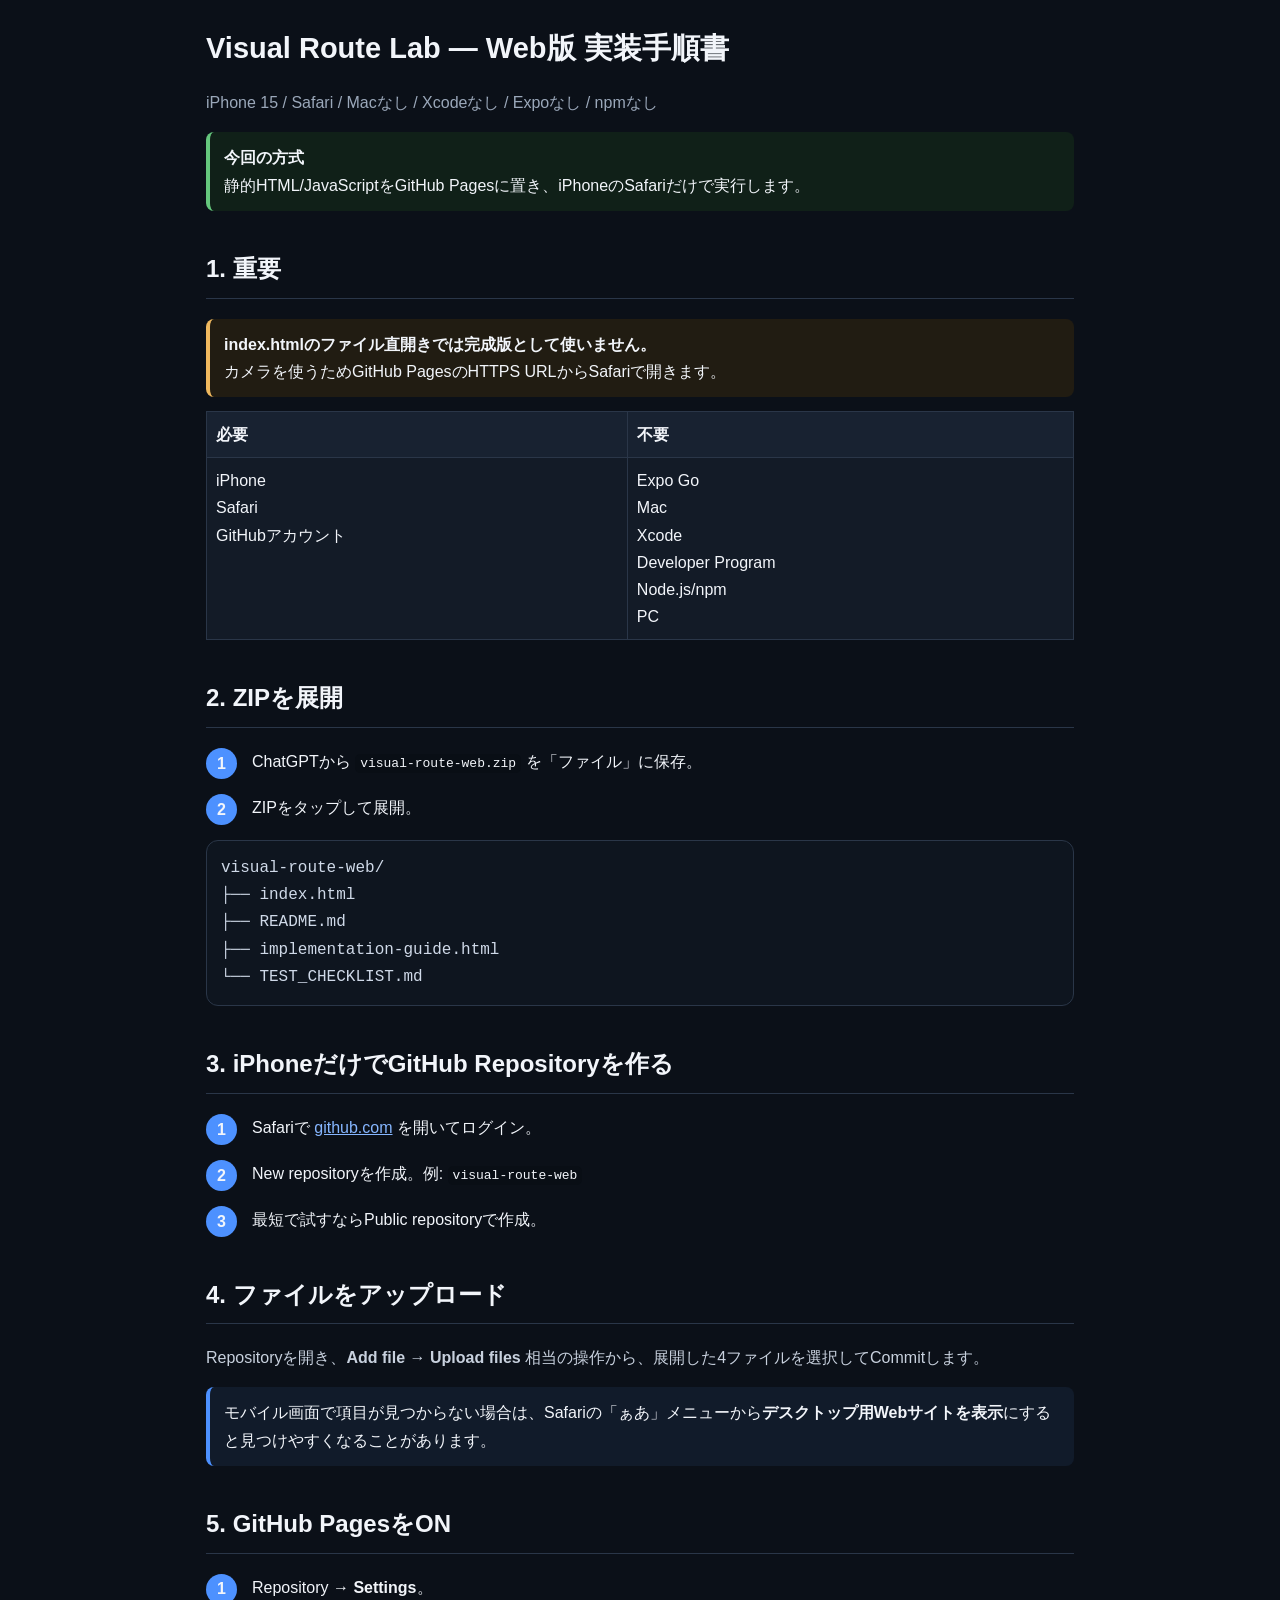
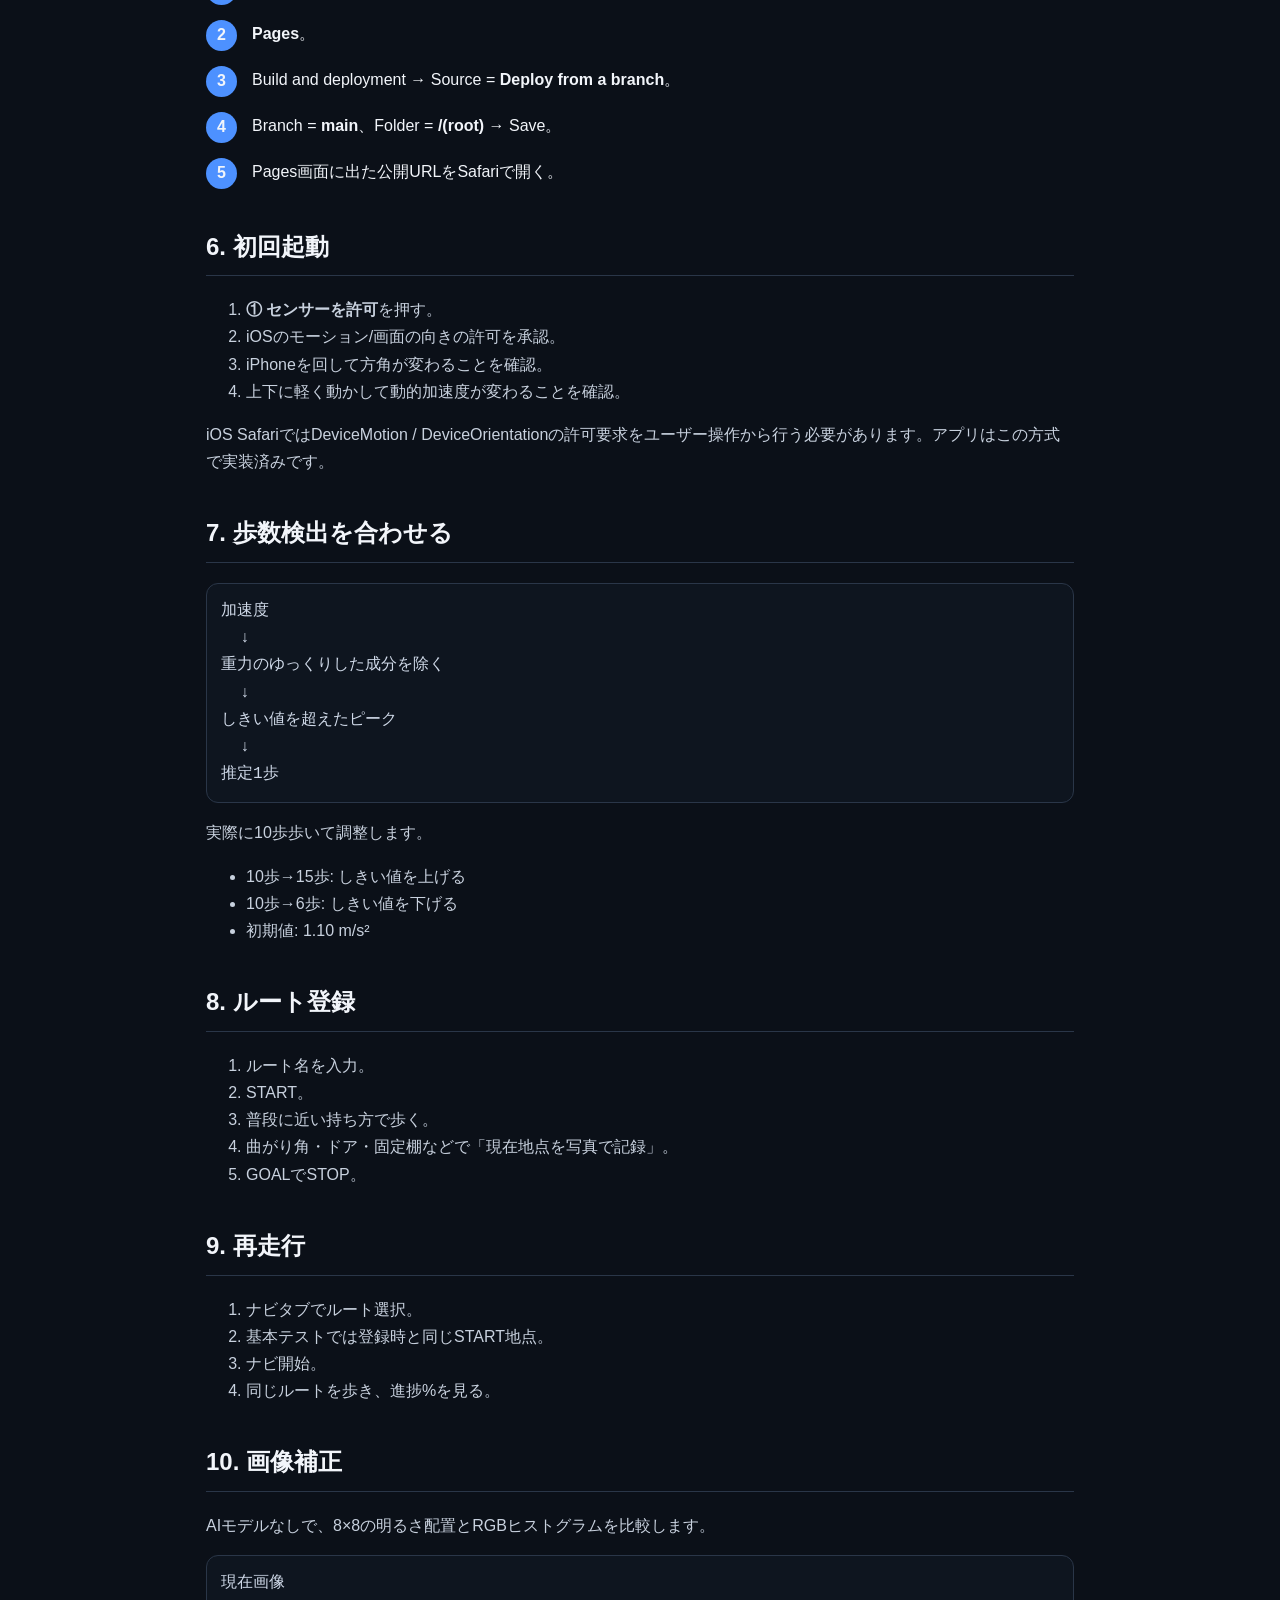
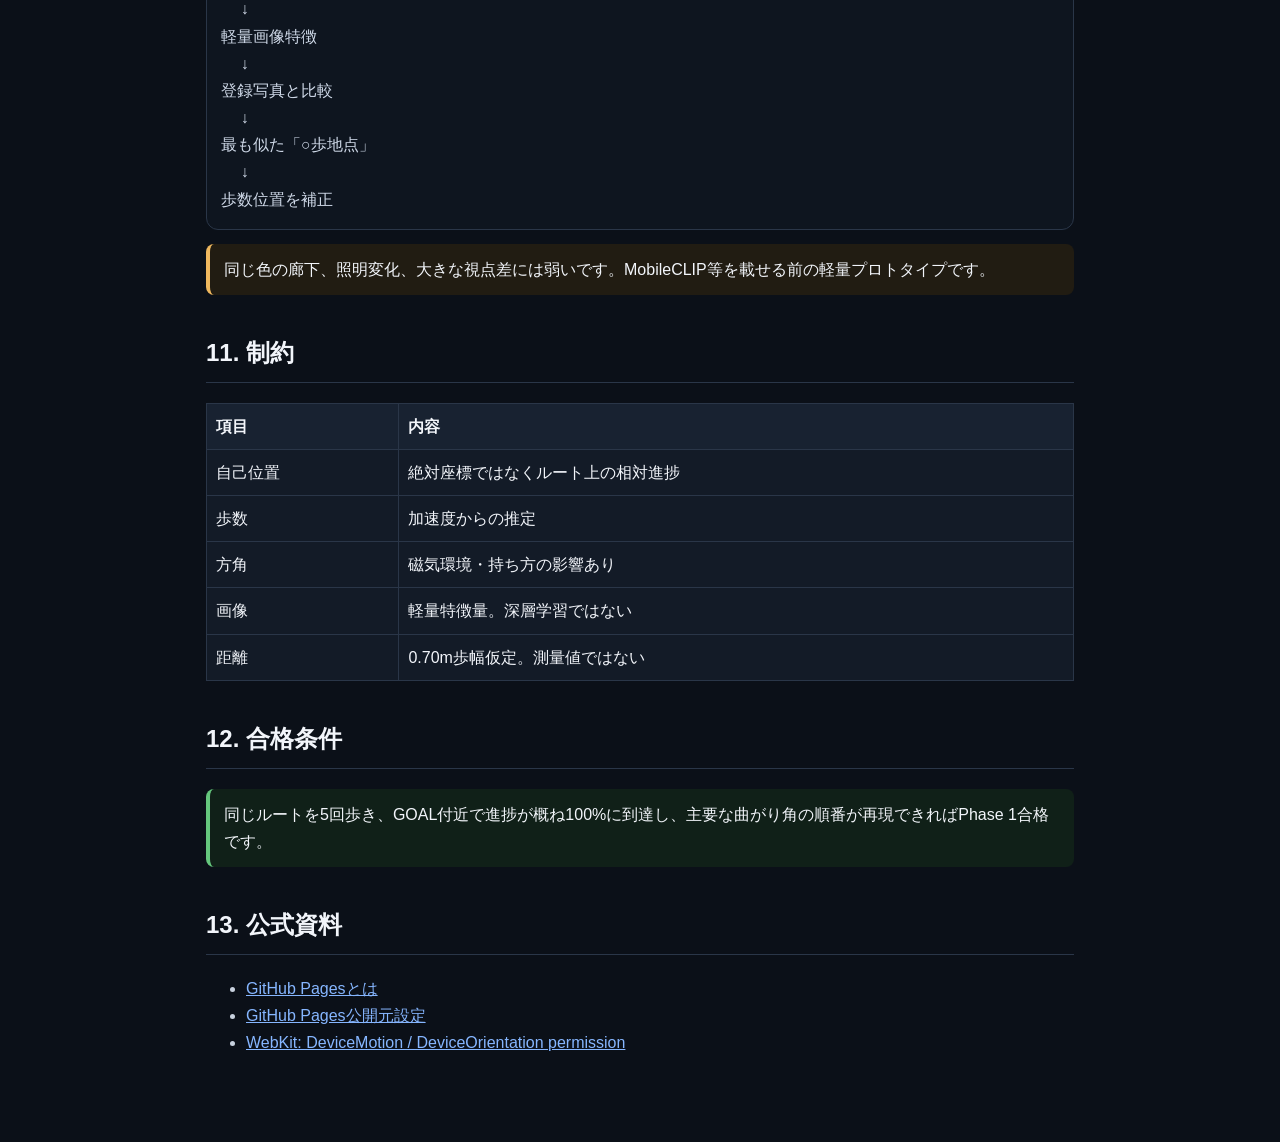
==== implementation-guide.html @ d41ee61e "flileup" ====
<!doctype html><html lang="ja"><head><meta charset="utf-8"><meta name="viewport" content="width=device-width,initial-scale=1"><title>Visual Route Web版 実装手順書</title><style>
:root{color-scheme:dark;--bg:#0b1018;--panel:#131b27;--line:#2a3648;--text:#f2f5fa;--muted:#9ba8ba;--accent:#4d91ff;--warn:#efb85e;--good:#65c77d}*{box-sizing:border-box}body{margin:0;background:var(--bg);color:var(--text);font-family:-apple-system,BlinkMacSystemFont,"Segoe UI","Hiragino Sans","Yu Gothic",sans-serif;line-height:1.7}main{max-width:900px;margin:auto;padding:24px 16px 70px}h1{font-size:29px;margin:0 0 8px}h2{margin-top:38px;border-bottom:1px solid var(--line);padding-bottom:8px}p,li{color:#c8d1de}.muted{color:var(--muted)}.note{border-left:4px solid var(--accent);background:#111b2a;border-radius:8px;padding:12px 14px;margin:14px 0}.warn{border-left-color:var(--warn);background:#211c12}.good{border-left-color:var(--good);background:#102018}.step{display:grid;grid-template-columns:36px 1fr;gap:10px;margin:15px 0}.num{width:31px;height:31px;border-radius:50%;background:var(--accent);display:flex;align-items:center;justify-content:center;font-weight:800}code{background:#090e15;padding:2px 5px;border-radius:5px}table{border-collapse:collapse;width:100%;background:var(--panel);margin:12px 0}th,td{border:1px solid var(--line);padding:9px;text-align:left;vertical-align:top}th{background:#182231}a{color:#86b6ff}.flow{overflow:auto;background:#0e151f;border:1px solid var(--line);border-radius:12px;padding:14px;white-space:pre;font-family:ui-monospace,SFMono-Regular,Menlo,monospace;color:#cfd9e8}
</style></head><body><main>
<h1>Visual Route Lab — Web版 実装手順書</h1><p class="muted">iPhone 15 / Safari / Macなし / Xcodeなし / Expoなし / npmなし</p>
<div class="note good"><strong>今回の方式</strong><br>静的HTML/JavaScriptをGitHub Pagesに置き、iPhoneのSafariだけで実行します。</div>
<h2>1. 重要</h2><div class="note warn"><strong>index.htmlのファイル直開きでは完成版として使いません。</strong><br>カメラを使うためGitHub PagesのHTTPS URLからSafariで開きます。</div>
<table><tr><th>必要</th><th>不要</th></tr><tr><td>iPhone<br>Safari<br>GitHubアカウント</td><td>Expo Go<br>Mac<br>Xcode<br>Developer Program<br>Node.js/npm<br>PC</td></tr></table>
<h2>2. ZIPを展開</h2><div class="step"><div class="num">1</div><div>ChatGPTから <code>visual-route-web.zip</code> を「ファイル」に保存。</div></div><div class="step"><div class="num">2</div><div>ZIPをタップして展開。</div></div><div class="flow">visual-route-web/
├── index.html
├── README.md
├── implementation-guide.html
└── TEST_CHECKLIST.md</div>
<h2>3. iPhoneだけでGitHub Repositoryを作る</h2><div class="step"><div class="num">1</div><div>Safariで <a href="https://github.com/">github.com</a> を開いてログイン。</div></div><div class="step"><div class="num">2</div><div>New repositoryを作成。例: <code>visual-route-web</code></div></div><div class="step"><div class="num">3</div><div>最短で試すならPublic repositoryで作成。</div></div>
<h2>4. ファイルをアップロード</h2><p>Repositoryを開き、<strong>Add file → Upload files</strong> 相当の操作から、展開した4ファイルを選択してCommitします。</p><div class="note">モバイル画面で項目が見つからない場合は、Safariの「ぁあ」メニューから<strong>デスクトップ用Webサイトを表示</strong>にすると見つけやすくなることがあります。</div>
<h2>5. GitHub PagesをON</h2><div class="step"><div class="num">1</div><div>Repository → <strong>Settings</strong>。</div></div><div class="step"><div class="num">2</div><div><strong>Pages</strong>。</div></div><div class="step"><div class="num">3</div><div>Build and deployment → Source = <strong>Deploy from a branch</strong>。</div></div><div class="step"><div class="num">4</div><div>Branch = <strong>main</strong>、Folder = <strong>/(root)</strong> → Save。</div></div><div class="step"><div class="num">5</div><div>Pages画面に出た公開URLをSafariで開く。</div></div>
<h2>6. 初回起動</h2><ol><li><strong>① センサーを許可</strong>を押す。</li><li>iOSのモーション/画面の向きの許可を承認。</li><li>iPhoneを回して方角が変わることを確認。</li><li>上下に軽く動かして動的加速度が変わることを確認。</li></ol><p>iOS SafariではDeviceMotion / DeviceOrientationの許可要求をユーザー操作から行う必要があります。アプリはこの方式で実装済みです。</p>
<h2>7. 歩数検出を合わせる</h2><div class="flow">加速度
  ↓
重力のゆっくりした成分を除く
  ↓
しきい値を超えたピーク
  ↓
推定1歩</div><p>実際に10歩歩いて調整します。</p><ul><li>10歩→15歩: しきい値を上げる</li><li>10歩→6歩: しきい値を下げる</li><li>初期値: 1.10 m/s²</li></ul>
<h2>8. ルート登録</h2><ol><li>ルート名を入力。</li><li>START。</li><li>普段に近い持ち方で歩く。</li><li>曲がり角・ドア・固定棚などで「現在地点を写真で記録」。</li><li>GOALでSTOP。</li></ol>
<h2>9. 再走行</h2><ol><li>ナビタブでルート選択。</li><li>基本テストでは登録時と同じSTART地点。</li><li>ナビ開始。</li><li>同じルートを歩き、進捗%を見る。</li></ol>
<h2>10. 画像補正</h2><p>AIモデルなしで、8×8の明るさ配置とRGBヒストグラムを比較します。</p><div class="flow">現在画像
  ↓
軽量画像特徴
  ↓
登録写真と比較
  ↓
最も似た「○歩地点」
  ↓
歩数位置を補正</div><div class="note warn">同じ色の廊下、照明変化、大きな視点差には弱いです。MobileCLIP等を載せる前の軽量プロトタイプです。</div>
<h2>11. 制約</h2><table><tr><th>項目</th><th>内容</th></tr><tr><td>自己位置</td><td>絶対座標ではなくルート上の相対進捗</td></tr><tr><td>歩数</td><td>加速度からの推定</td></tr><tr><td>方角</td><td>磁気環境・持ち方の影響あり</td></tr><tr><td>画像</td><td>軽量特徴量。深層学習ではない</td></tr><tr><td>距離</td><td>0.70m歩幅仮定。測量値ではない</td></tr></table>
<h2>12. 合格条件</h2><div class="note good">同じルートを5回歩き、GOAL付近で進捗が概ね100%に到達し、主要な曲がり角の順番が再現できればPhase 1合格です。</div>
<h2>13. 公式資料</h2><ul><li><a href="https://docs.github.com/en/pages/getting-started-with-github-pages/what-is-github-pages">GitHub Pagesとは</a></li><li><a href="https://docs.github.com/en/pages/getting-started-with-github-pages/configuring-a-publishing-source-for-your-github-pages-site">GitHub Pages公開元設定</a></li><li><a href="https://webkit.org/blog/9674/new-webkit-features-in-safari-13/">WebKit: DeviceMotion / DeviceOrientation permission</a></li></ul>
</main></body></html>
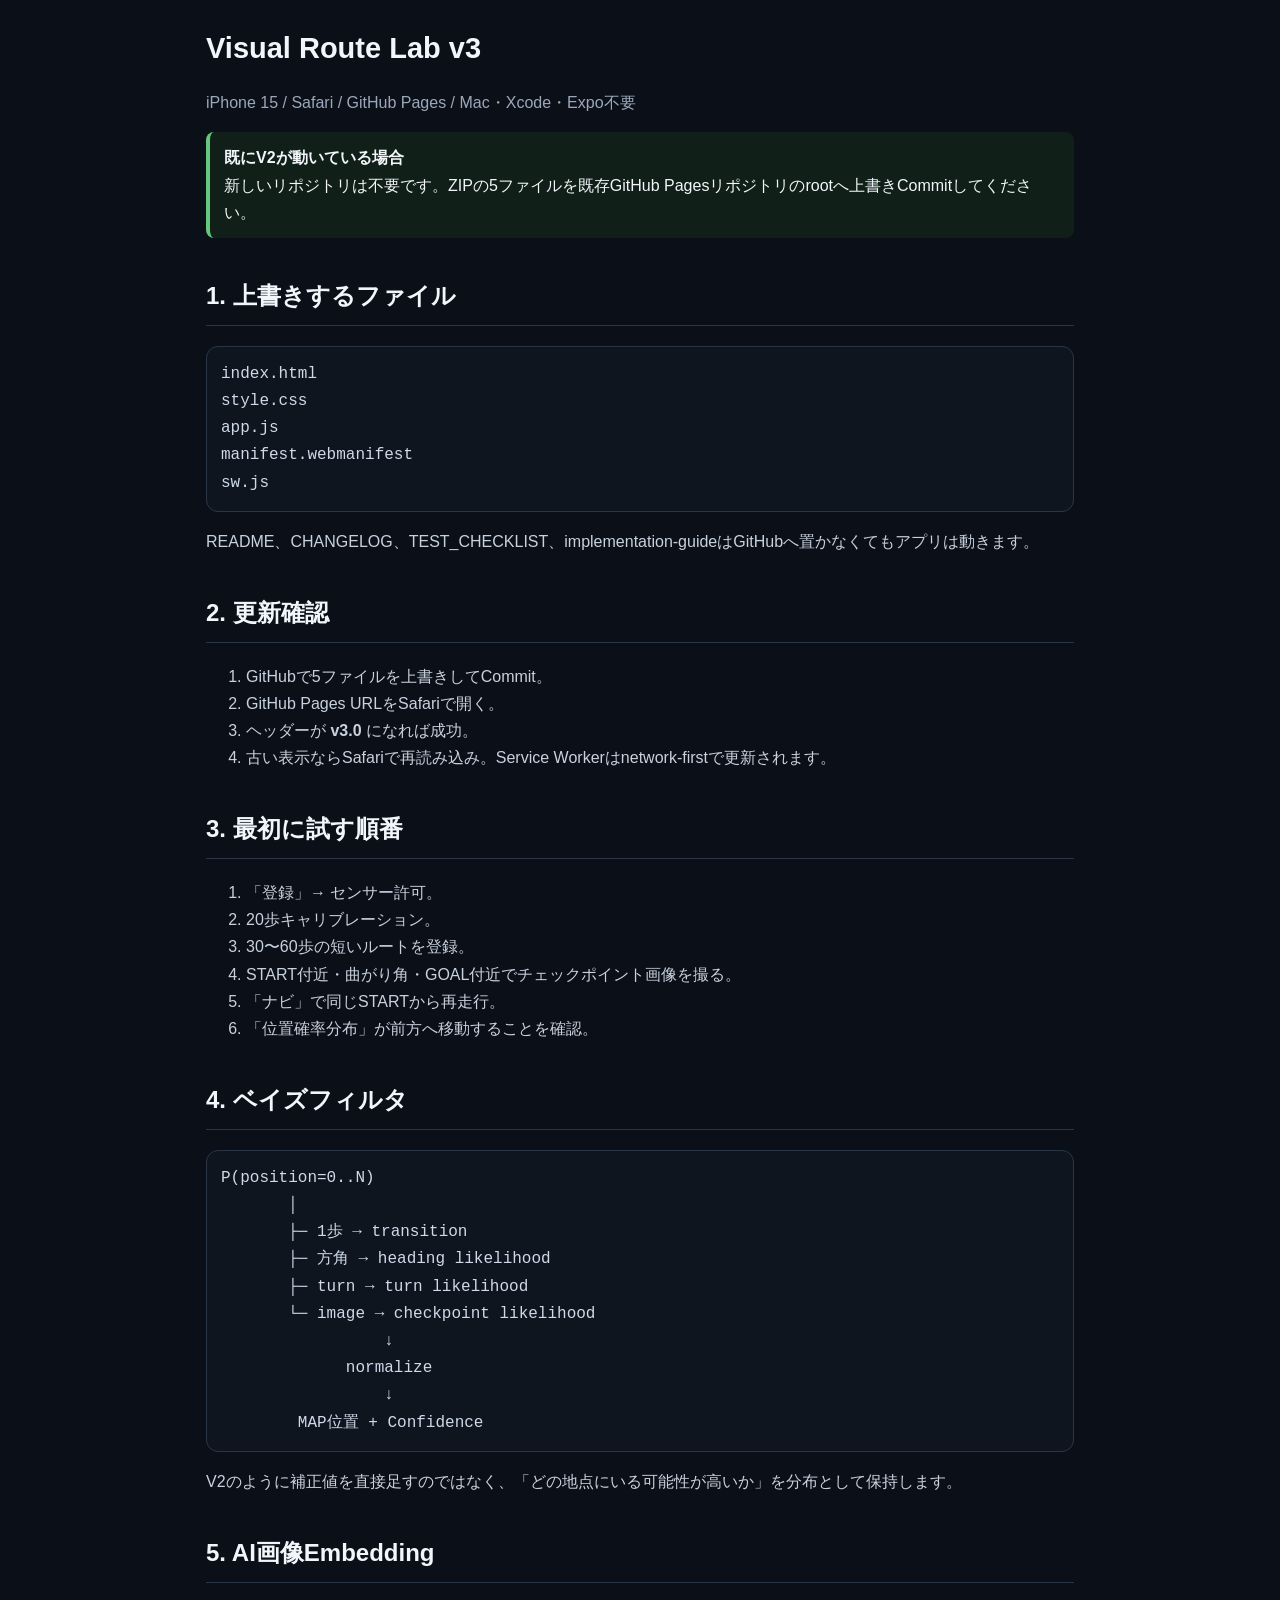
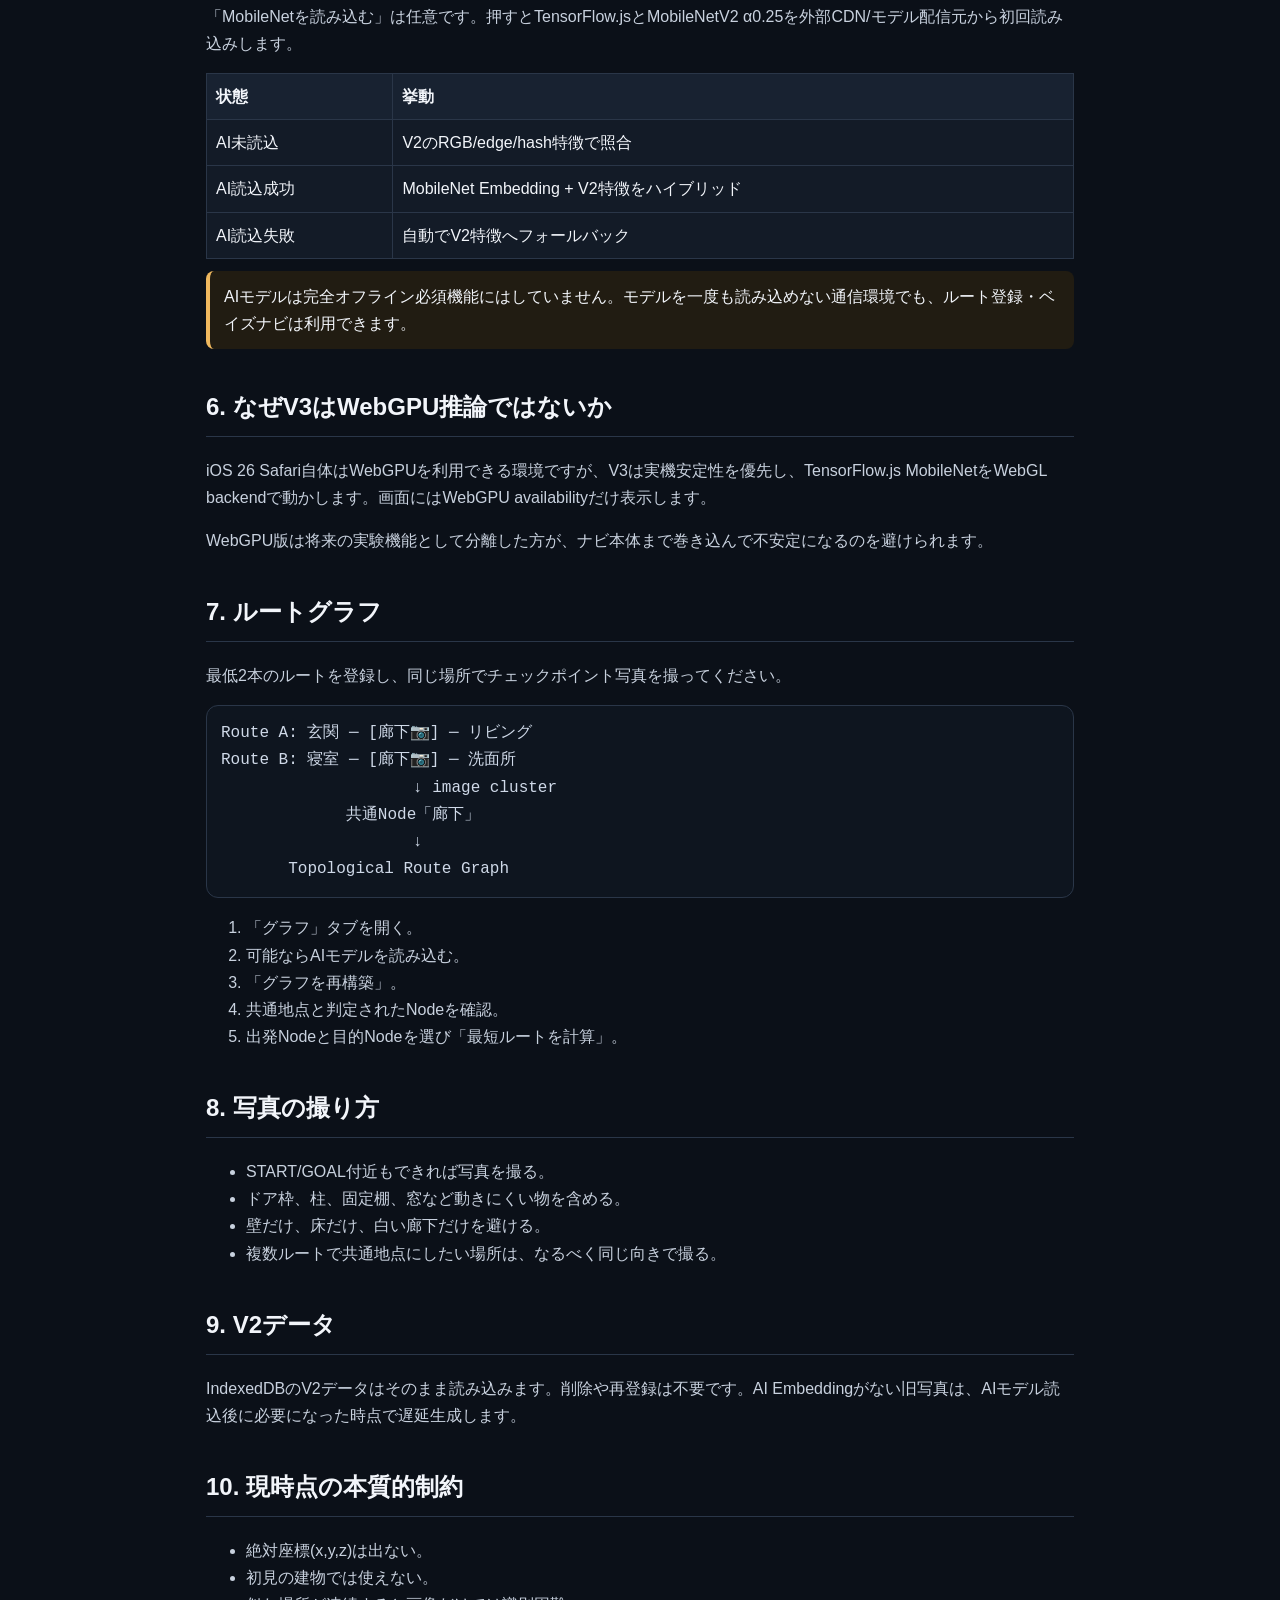
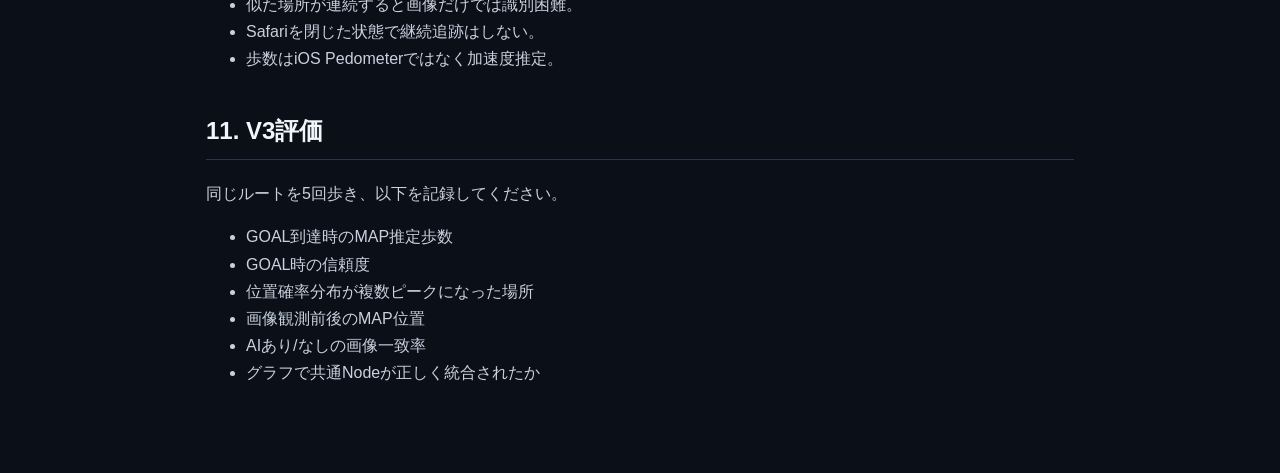
==== commit e461243e: "Add files via upload" ====
--- a/implementation-guide.html
+++ b/implementation-guide.html
@@ -1,38 +1,118 @@
-<!doctype html><html lang="ja"><head><meta charset="utf-8"><meta name="viewport" content="width=device-width,initial-scale=1"><title>Visual Route Web版 実装手順書</title><style>
-:root{color-scheme:dark;--bg:#0b1018;--panel:#131b27;--line:#2a3648;--text:#f2f5fa;--muted:#9ba8ba;--accent:#4d91ff;--warn:#efb85e;--good:#65c77d}*{box-sizing:border-box}body{margin:0;background:var(--bg);color:var(--text);font-family:-apple-system,BlinkMacSystemFont,"Segoe UI","Hiragino Sans","Yu Gothic",sans-serif;line-height:1.7}main{max-width:900px;margin:auto;padding:24px 16px 70px}h1{font-size:29px;margin:0 0 8px}h2{margin-top:38px;border-bottom:1px solid var(--line);padding-bottom:8px}p,li{color:#c8d1de}.muted{color:var(--muted)}.note{border-left:4px solid var(--accent);background:#111b2a;border-radius:8px;padding:12px 14px;margin:14px 0}.warn{border-left-color:var(--warn);background:#211c12}.good{border-left-color:var(--good);background:#102018}.step{display:grid;grid-template-columns:36px 1fr;gap:10px;margin:15px 0}.num{width:31px;height:31px;border-radius:50%;background:var(--accent);display:flex;align-items:center;justify-content:center;font-weight:800}code{background:#090e15;padding:2px 5px;border-radius:5px}table{border-collapse:collapse;width:100%;background:var(--panel);margin:12px 0}th,td{border:1px solid var(--line);padding:9px;text-align:left;vertical-align:top}th{background:#182231}a{color:#86b6ff}.flow{overflow:auto;background:#0e151f;border:1px solid var(--line);border-radius:12px;padding:14px;white-space:pre;font-family:ui-monospace,SFMono-Regular,Menlo,monospace;color:#cfd9e8}
+<!doctype html>
+<html lang="ja"><head><meta charset="utf-8"><meta name="viewport" content="width=device-width,initial-scale=1">
+<title>Visual Route Lab v3 実装・更新手順</title>
+<style>
+:root{color-scheme:dark;--bg:#0b1018;--panel:#131b27;--line:#2a3648;--text:#f2f5fa;--muted:#9ba8ba;--accent:#4d91ff;--good:#65c77d;--warn:#efb85e}
+*{box-sizing:border-box}body{margin:0;background:var(--bg);color:var(--text);font-family:-apple-system,BlinkMacSystemFont,"Segoe UI","Hiragino Sans","Yu Gothic",sans-serif;line-height:1.7}
+main{max-width:900px;margin:auto;padding:24px 16px 70px}h1{font-size:29px;margin:0 0 8px}h2{margin-top:38px;border-bottom:1px solid var(--line);padding-bottom:8px}h3{margin-top:24px}
+p,li{color:#c8d1de}.muted{color:var(--muted)}.card{background:var(--panel);border:1px solid var(--line);border-radius:14px;padding:15px;margin:14px 0}
+.note{border-left:4px solid var(--accent);background:#111b2a;border-radius:8px;padding:12px 14px}.good{border-left-color:var(--good);background:#102018}.warn{border-left-color:var(--warn);background:#211c12}
+code{background:#090e15;padding:2px 5px;border-radius:5px}.flow{overflow:auto;background:#0e151f;border:1px solid var(--line);border-radius:12px;padding:14px;white-space:pre;font-family:ui-monospace,SFMono-Regular,Menlo,monospace;color:#cfd9e8}
+table{border-collapse:collapse;width:100%;background:var(--panel);margin:12px 0}th,td{border:1px solid var(--line);padding:9px;text-align:left;vertical-align:top}th{background:#182231}
 </style></head><body><main>
-<h1>Visual Route Lab — Web版 実装手順書</h1><p class="muted">iPhone 15 / Safari / Macなし / Xcodeなし / Expoなし / npmなし</p>
-<div class="note good"><strong>今回の方式</strong><br>静的HTML/JavaScriptをGitHub Pagesに置き、iPhoneのSafariだけで実行します。</div>
-<h2>1. 重要</h2><div class="note warn"><strong>index.htmlのファイル直開きでは完成版として使いません。</strong><br>カメラを使うためGitHub PagesのHTTPS URLからSafariで開きます。</div>
-<table><tr><th>必要</th><th>不要</th></tr><tr><td>iPhone<br>Safari<br>GitHubアカウント</td><td>Expo Go<br>Mac<br>Xcode<br>Developer Program<br>Node.js/npm<br>PC</td></tr></table>
-<h2>2. ZIPを展開</h2><div class="step"><div class="num">1</div><div>ChatGPTから <code>visual-route-web.zip</code> を「ファイル」に保存。</div></div><div class="step"><div class="num">2</div><div>ZIPをタップして展開。</div></div><div class="flow">visual-route-web/
-├── index.html
-├── README.md
-├── implementation-guide.html
-└── TEST_CHECKLIST.md</div>
-<h2>3. iPhoneだけでGitHub Repositoryを作る</h2><div class="step"><div class="num">1</div><div>Safariで <a href="https://github.com/">github.com</a> を開いてログイン。</div></div><div class="step"><div class="num">2</div><div>New repositoryを作成。例: <code>visual-route-web</code></div></div><div class="step"><div class="num">3</div><div>最短で試すならPublic repositoryで作成。</div></div>
-<h2>4. ファイルをアップロード</h2><p>Repositoryを開き、<strong>Add file → Upload files</strong> 相当の操作から、展開した4ファイルを選択してCommitします。</p><div class="note">モバイル画面で項目が見つからない場合は、Safariの「ぁあ」メニューから<strong>デスクトップ用Webサイトを表示</strong>にすると見つけやすくなることがあります。</div>
-<h2>5. GitHub PagesをON</h2><div class="step"><div class="num">1</div><div>Repository → <strong>Settings</strong>。</div></div><div class="step"><div class="num">2</div><div><strong>Pages</strong>。</div></div><div class="step"><div class="num">3</div><div>Build and deployment → Source = <strong>Deploy from a branch</strong>。</div></div><div class="step"><div class="num">4</div><div>Branch = <strong>main</strong>、Folder = <strong>/(root)</strong> → Save。</div></div><div class="step"><div class="num">5</div><div>Pages画面に出た公開URLをSafariで開く。</div></div>
-<h2>6. 初回起動</h2><ol><li><strong>① センサーを許可</strong>を押す。</li><li>iOSのモーション/画面の向きの許可を承認。</li><li>iPhoneを回して方角が変わることを確認。</li><li>上下に軽く動かして動的加速度が変わることを確認。</li></ol><p>iOS SafariではDeviceMotion / DeviceOrientationの許可要求をユーザー操作から行う必要があります。アプリはこの方式で実装済みです。</p>
-<h2>7. 歩数検出を合わせる</h2><div class="flow">加速度
-  ↓
-重力のゆっくりした成分を除く
-  ↓
-しきい値を超えたピーク
-  ↓
-推定1歩</div><p>実際に10歩歩いて調整します。</p><ul><li>10歩→15歩: しきい値を上げる</li><li>10歩→6歩: しきい値を下げる</li><li>初期値: 1.10 m/s²</li></ul>
-<h2>8. ルート登録</h2><ol><li>ルート名を入力。</li><li>START。</li><li>普段に近い持ち方で歩く。</li><li>曲がり角・ドア・固定棚などで「現在地点を写真で記録」。</li><li>GOALでSTOP。</li></ol>
-<h2>9. 再走行</h2><ol><li>ナビタブでルート選択。</li><li>基本テストでは登録時と同じSTART地点。</li><li>ナビ開始。</li><li>同じルートを歩き、進捗%を見る。</li></ol>
-<h2>10. 画像補正</h2><p>AIモデルなしで、8×8の明るさ配置とRGBヒストグラムを比較します。</p><div class="flow">現在画像
-  ↓
-軽量画像特徴
-  ↓
-登録写真と比較
-  ↓
-最も似た「○歩地点」
-  ↓
-歩数位置を補正</div><div class="note warn">同じ色の廊下、照明変化、大きな視点差には弱いです。MobileCLIP等を載せる前の軽量プロトタイプです。</div>
-<h2>11. 制約</h2><table><tr><th>項目</th><th>内容</th></tr><tr><td>自己位置</td><td>絶対座標ではなくルート上の相対進捗</td></tr><tr><td>歩数</td><td>加速度からの推定</td></tr><tr><td>方角</td><td>磁気環境・持ち方の影響あり</td></tr><tr><td>画像</td><td>軽量特徴量。深層学習ではない</td></tr><tr><td>距離</td><td>0.70m歩幅仮定。測量値ではない</td></tr></table>
-<h2>12. 合格条件</h2><div class="note good">同じルートを5回歩き、GOAL付近で進捗が概ね100%に到達し、主要な曲がり角の順番が再現できればPhase 1合格です。</div>
-<h2>13. 公式資料</h2><ul><li><a href="https://docs.github.com/en/pages/getting-started-with-github-pages/what-is-github-pages">GitHub Pagesとは</a></li><li><a href="https://docs.github.com/en/pages/getting-started-with-github-pages/configuring-a-publishing-source-for-your-github-pages-site">GitHub Pages公開元設定</a></li><li><a href="https://webkit.org/blog/9674/new-webkit-features-in-safari-13/">WebKit: DeviceMotion / DeviceOrientation permission</a></li></ul>
-</main></body></html>
+<h1>Visual Route Lab v3</h1>
+<p class="muted">iPhone 15 / Safari / GitHub Pages / Mac・Xcode・Expo不要</p>
+
+<div class="note good"><strong>既にV2が動いている場合</strong><br>
+新しいリポジトリは不要です。ZIPの5ファイルを既存GitHub Pagesリポジトリのrootへ上書きCommitしてください。</div>
+
+<h2>1. 上書きするファイル</h2>
+<div class="flow">index.html
+style.css
+app.js
+manifest.webmanifest
+sw.js</div>
+<p>README、CHANGELOG、TEST_CHECKLIST、implementation-guideはGitHubへ置かなくてもアプリは動きます。</p>
+
+<h2>2. 更新確認</h2>
+<ol>
+<li>GitHubで5ファイルを上書きしてCommit。</li>
+<li>GitHub Pages URLをSafariで開く。</li>
+<li>ヘッダーが <strong>v3.0</strong> になれば成功。</li>
+<li>古い表示ならSafariで再読み込み。Service Workerはnetwork-firstで更新されます。</li>
+</ol>
+
+<h2>3. 最初に試す順番</h2>
+<ol>
+<li>「登録」→ センサー許可。</li>
+<li>20歩キャリブレーション。</li>
+<li>30〜60歩の短いルートを登録。</li>
+<li>START付近・曲がり角・GOAL付近でチェックポイント画像を撮る。</li>
+<li>「ナビ」で同じSTARTから再走行。</li>
+<li>「位置確率分布」が前方へ移動することを確認。</li>
+</ol>
+
+<h2>4. ベイズフィルタ</h2>
+<div class="flow">P(position=0..N)
+       │
+       ├─ 1歩 → transition
+       ├─ 方角 → heading likelihood
+       ├─ turn → turn likelihood
+       └─ image → checkpoint likelihood
+                 ↓
+             normalize
+                 ↓
+        MAP位置 + Confidence</div>
+<p>V2のように補正値を直接足すのではなく、「どの地点にいる可能性が高いか」を分布として保持します。</p>
+
+<h2>5. AI画像Embedding</h2>
+<p>「MobileNetを読み込む」は任意です。押すとTensorFlow.jsとMobileNetV2 α0.25を外部CDN/モデル配信元から初回読み込みします。</p>
+<table>
+<tr><th>状態</th><th>挙動</th></tr>
+<tr><td>AI未読込</td><td>V2のRGB/edge/hash特徴で照合</td></tr>
+<tr><td>AI読込成功</td><td>MobileNet Embedding + V2特徴をハイブリッド</td></tr>
+<tr><td>AI読込失敗</td><td>自動でV2特徴へフォールバック</td></tr>
+</table>
+<div class="note warn">AIモデルは完全オフライン必須機能にはしていません。モデルを一度も読み込めない通信環境でも、ルート登録・ベイズナビは利用できます。</div>
+
+<h2>6. なぜV3はWebGPU推論ではないか</h2>
+<p>iOS 26 Safari自体はWebGPUを利用できる環境ですが、V3は実機安定性を優先し、TensorFlow.js MobileNetをWebGL backendで動かします。画面にはWebGPU availabilityだけ表示します。</p>
+<p>WebGPU版は将来の実験機能として分離した方が、ナビ本体まで巻き込んで不安定になるのを避けられます。</p>
+
+<h2>7. ルートグラフ</h2>
+<p>最低2本のルートを登録し、同じ場所でチェックポイント写真を撮ってください。</p>
+<div class="flow">Route A: 玄関 ─ [廊下📷] ─ リビング
+Route B: 寝室 ─ [廊下📷] ─ 洗面所
+                    ↓ image cluster
+             共通Node「廊下」
+                    ↓
+       Topological Route Graph</div>
+<ol>
+<li>「グラフ」タブを開く。</li>
+<li>可能ならAIモデルを読み込む。</li>
+<li>「グラフを再構築」。</li>
+<li>共通地点と判定されたNodeを確認。</li>
+<li>出発Nodeと目的Nodeを選び「最短ルートを計算」。</li>
+</ol>
+
+<h2>8. 写真の撮り方</h2>
+<ul>
+<li>START/GOAL付近もできれば写真を撮る。</li>
+<li>ドア枠、柱、固定棚、窓など動きにくい物を含める。</li>
+<li>壁だけ、床だけ、白い廊下だけを避ける。</li>
+<li>複数ルートで共通地点にしたい場所は、なるべく同じ向きで撮る。</li>
+</ul>
+
+<h2>9. V2データ</h2>
+<p>IndexedDBのV2データはそのまま読み込みます。削除や再登録は不要です。AI Embeddingがない旧写真は、AIモデル読込後に必要になった時点で遅延生成します。</p>
+
+<h2>10. 現時点の本質的制約</h2>
+<ul>
+<li>絶対座標(x,y,z)は出ない。</li>
+<li>初見の建物では使えない。</li>
+<li>似た場所が連続すると画像だけでは識別困難。</li>
+<li>Safariを閉じた状態で継続追跡はしない。</li>
+<li>歩数はiOS Pedometerではなく加速度推定。</li>
+</ul>
+
+<h2>11. V3評価</h2>
+<p>同じルートを5回歩き、以下を記録してください。</p>
+<ul>
+<li>GOAL到達時のMAP推定歩数</li>
+<li>GOAL時の信頼度</li>
+<li>位置確率分布が複数ピークになった場所</li>
+<li>画像観測前後のMAP位置</li>
+<li>AIあり/なしの画像一致率</li>
+<li>グラフで共通Nodeが正しく統合されたか</li>
+</ul>
+</main></body></html>
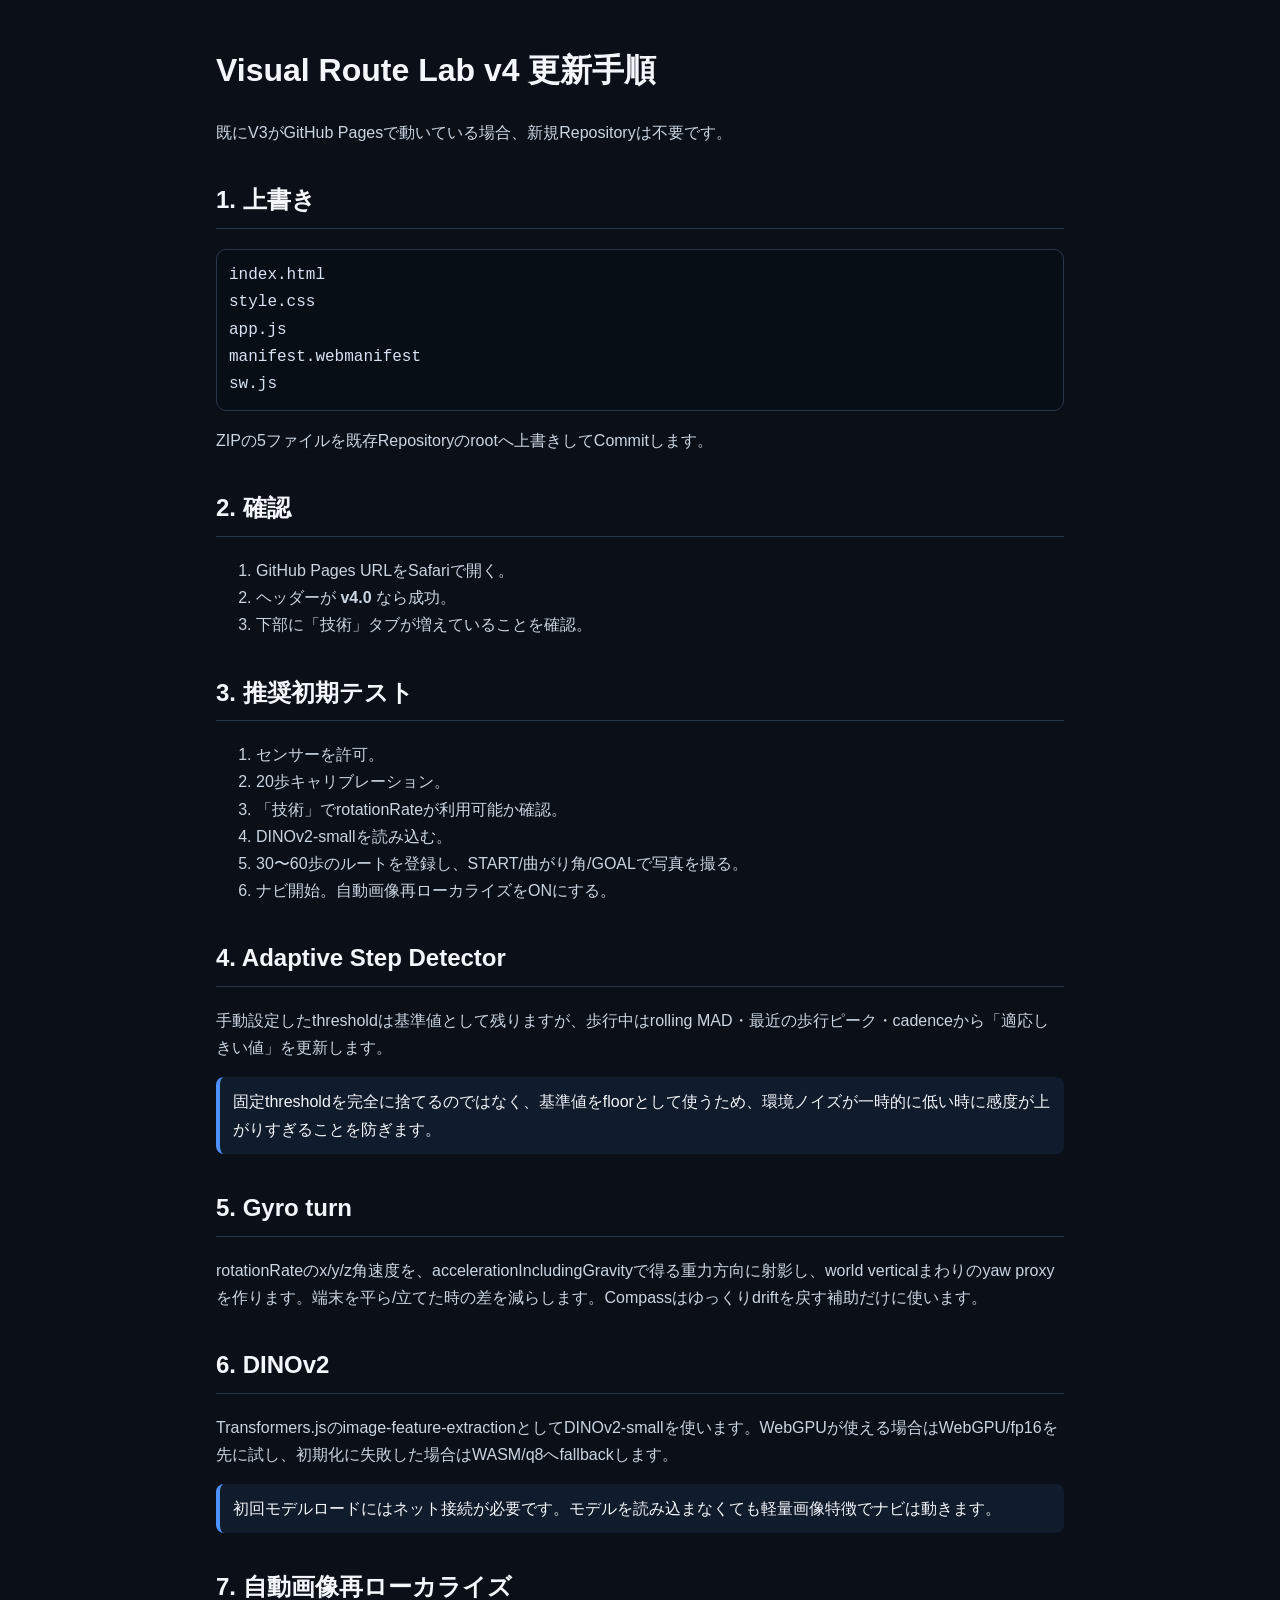
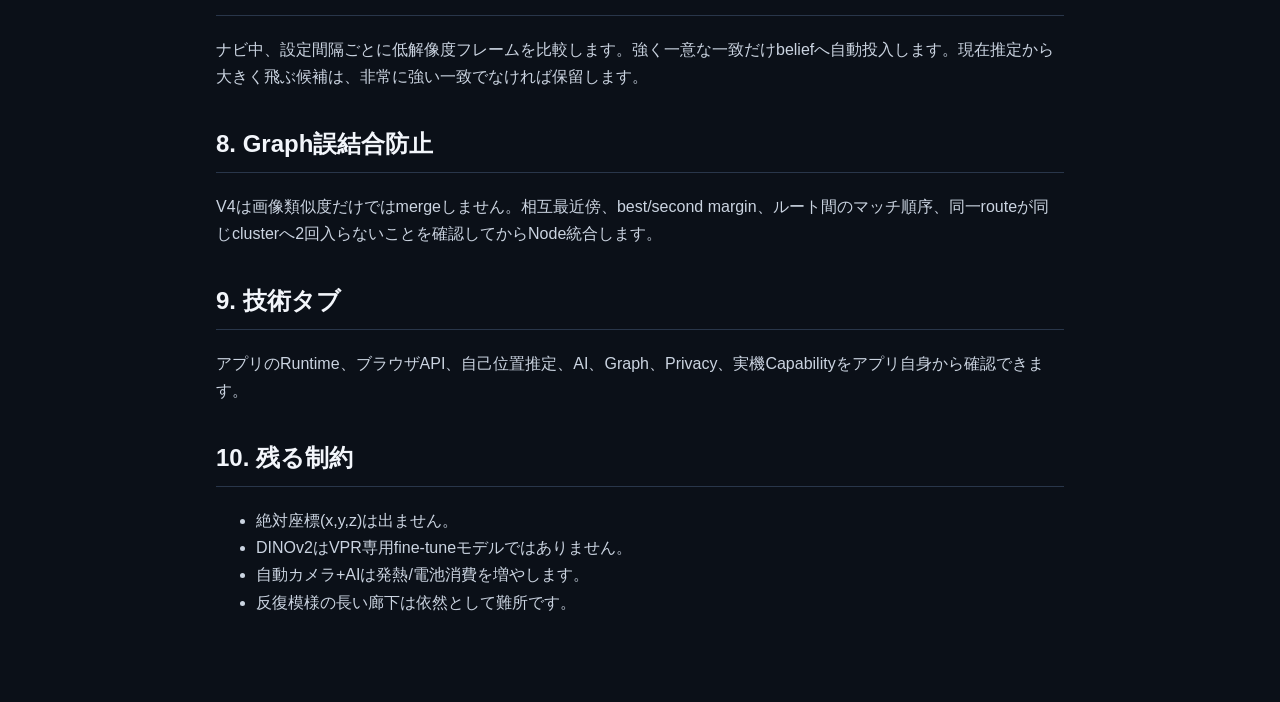
==== commit 3deab5fb: "Add files via upload" ====
--- a/implementation-guide.html
+++ b/implementation-guide.html
@@ -1,118 +1,18 @@
-<!doctype html>
-<html lang="ja"><head><meta charset="utf-8"><meta name="viewport" content="width=device-width,initial-scale=1">
-<title>Visual Route Lab v3 実装・更新手順</title>
-<style>
-:root{color-scheme:dark;--bg:#0b1018;--panel:#131b27;--line:#2a3648;--text:#f2f5fa;--muted:#9ba8ba;--accent:#4d91ff;--good:#65c77d;--warn:#efb85e}
-*{box-sizing:border-box}body{margin:0;background:var(--bg);color:var(--text);font-family:-apple-system,BlinkMacSystemFont,"Segoe UI","Hiragino Sans","Yu Gothic",sans-serif;line-height:1.7}
-main{max-width:900px;margin:auto;padding:24px 16px 70px}h1{font-size:29px;margin:0 0 8px}h2{margin-top:38px;border-bottom:1px solid var(--line);padding-bottom:8px}h3{margin-top:24px}
-p,li{color:#c8d1de}.muted{color:var(--muted)}.card{background:var(--panel);border:1px solid var(--line);border-radius:14px;padding:15px;margin:14px 0}
-.note{border-left:4px solid var(--accent);background:#111b2a;border-radius:8px;padding:12px 14px}.good{border-left-color:var(--good);background:#102018}.warn{border-left-color:var(--warn);background:#211c12}
-code{background:#090e15;padding:2px 5px;border-radius:5px}.flow{overflow:auto;background:#0e151f;border:1px solid var(--line);border-radius:12px;padding:14px;white-space:pre;font-family:ui-monospace,SFMono-Regular,Menlo,monospace;color:#cfd9e8}
-table{border-collapse:collapse;width:100%;background:var(--panel);margin:12px 0}th,td{border:1px solid var(--line);padding:9px;text-align:left;vertical-align:top}th{background:#182231}
-</style></head><body><main>
-<h1>Visual Route Lab v3</h1>
-<p class="muted">iPhone 15 / Safari / GitHub Pages / Mac・Xcode・Expo不要</p>
-
-<div class="note good"><strong>既にV2が動いている場合</strong><br>
-新しいリポジトリは不要です。ZIPの5ファイルを既存GitHub Pagesリポジトリのrootへ上書きCommitしてください。</div>
-
-<h2>1. 上書きするファイル</h2>
-<div class="flow">index.html
+<!doctype html><html lang="ja"><head><meta charset="utf-8"><meta name="viewport" content="width=device-width,initial-scale=1"><title>Visual Route Lab v4 更新手順</title>
+<style>:root{color-scheme:dark;--bg:#0b1018;--p:#131b27;--l:#29364a;--t:#f3f6fb;--m:#9aa7b8;--a:#4d91ff}*{box-sizing:border-box}body{margin:0;background:var(--bg);color:var(--t);font-family:-apple-system,BlinkMacSystemFont,"Segoe UI","Hiragino Sans","Yu Gothic",sans-serif;line-height:1.7}main{max-width:880px;margin:auto;padding:22px 16px 70px}h2{margin-top:34px;border-bottom:1px solid var(--l);padding-bottom:7px}p,li{color:#cbd4e1}.card{background:var(--p);border:1px solid var(--l);border-radius:13px;padding:14px;margin:12px 0}.code{white-space:pre;overflow:auto;background:#080e16;border:1px solid var(--l);border-radius:10px;padding:12px;font-family:ui-monospace,monospace;color:#d7e2f2}.note{border-left:4px solid var(--a);background:#101b2b;padding:11px 13px;border-radius:8px}</style></head><body><main>
+<h1>Visual Route Lab v4 更新手順</h1><p>既にV3がGitHub Pagesで動いている場合、新規Repositoryは不要です。</p>
+<h2>1. 上書き</h2><div class="code">index.html
 style.css
 app.js
 manifest.webmanifest
-sw.js</div>
-<p>README、CHANGELOG、TEST_CHECKLIST、implementation-guideはGitHubへ置かなくてもアプリは動きます。</p>
-
-<h2>2. 更新確認</h2>
-<ol>
-<li>GitHubで5ファイルを上書きしてCommit。</li>
-<li>GitHub Pages URLをSafariで開く。</li>
-<li>ヘッダーが <strong>v3.0</strong> になれば成功。</li>
-<li>古い表示ならSafariで再読み込み。Service Workerはnetwork-firstで更新されます。</li>
-</ol>
-
-<h2>3. 最初に試す順番</h2>
-<ol>
-<li>「登録」→ センサー許可。</li>
-<li>20歩キャリブレーション。</li>
-<li>30〜60歩の短いルートを登録。</li>
-<li>START付近・曲がり角・GOAL付近でチェックポイント画像を撮る。</li>
-<li>「ナビ」で同じSTARTから再走行。</li>
-<li>「位置確率分布」が前方へ移動することを確認。</li>
-</ol>
-
-<h2>4. ベイズフィルタ</h2>
-<div class="flow">P(position=0..N)
-       │
-       ├─ 1歩 → transition
-       ├─ 方角 → heading likelihood
-       ├─ turn → turn likelihood
-       └─ image → checkpoint likelihood
-                 ↓
-             normalize
-                 ↓
-        MAP位置 + Confidence</div>
-<p>V2のように補正値を直接足すのではなく、「どの地点にいる可能性が高いか」を分布として保持します。</p>
-
-<h2>5. AI画像Embedding</h2>
-<p>「MobileNetを読み込む」は任意です。押すとTensorFlow.jsとMobileNetV2 α0.25を外部CDN/モデル配信元から初回読み込みします。</p>
-<table>
-<tr><th>状態</th><th>挙動</th></tr>
-<tr><td>AI未読込</td><td>V2のRGB/edge/hash特徴で照合</td></tr>
-<tr><td>AI読込成功</td><td>MobileNet Embedding + V2特徴をハイブリッド</td></tr>
-<tr><td>AI読込失敗</td><td>自動でV2特徴へフォールバック</td></tr>
-</table>
-<div class="note warn">AIモデルは完全オフライン必須機能にはしていません。モデルを一度も読み込めない通信環境でも、ルート登録・ベイズナビは利用できます。</div>
-
-<h2>6. なぜV3はWebGPU推論ではないか</h2>
-<p>iOS 26 Safari自体はWebGPUを利用できる環境ですが、V3は実機安定性を優先し、TensorFlow.js MobileNetをWebGL backendで動かします。画面にはWebGPU availabilityだけ表示します。</p>
-<p>WebGPU版は将来の実験機能として分離した方が、ナビ本体まで巻き込んで不安定になるのを避けられます。</p>
-
-<h2>7. ルートグラフ</h2>
-<p>最低2本のルートを登録し、同じ場所でチェックポイント写真を撮ってください。</p>
-<div class="flow">Route A: 玄関 ─ [廊下📷] ─ リビング
-Route B: 寝室 ─ [廊下📷] ─ 洗面所
-                    ↓ image cluster
-             共通Node「廊下」
-                    ↓
-       Topological Route Graph</div>
-<ol>
-<li>「グラフ」タブを開く。</li>
-<li>可能ならAIモデルを読み込む。</li>
-<li>「グラフを再構築」。</li>
-<li>共通地点と判定されたNodeを確認。</li>
-<li>出発Nodeと目的Nodeを選び「最短ルートを計算」。</li>
-</ol>
-
-<h2>8. 写真の撮り方</h2>
-<ul>
-<li>START/GOAL付近もできれば写真を撮る。</li>
-<li>ドア枠、柱、固定棚、窓など動きにくい物を含める。</li>
-<li>壁だけ、床だけ、白い廊下だけを避ける。</li>
-<li>複数ルートで共通地点にしたい場所は、なるべく同じ向きで撮る。</li>
-</ul>
-
-<h2>9. V2データ</h2>
-<p>IndexedDBのV2データはそのまま読み込みます。削除や再登録は不要です。AI Embeddingがない旧写真は、AIモデル読込後に必要になった時点で遅延生成します。</p>
-
-<h2>10. 現時点の本質的制約</h2>
-<ul>
-<li>絶対座標(x,y,z)は出ない。</li>
-<li>初見の建物では使えない。</li>
-<li>似た場所が連続すると画像だけでは識別困難。</li>
-<li>Safariを閉じた状態で継続追跡はしない。</li>
-<li>歩数はiOS Pedometerではなく加速度推定。</li>
-</ul>
-
-<h2>11. V3評価</h2>
-<p>同じルートを5回歩き、以下を記録してください。</p>
-<ul>
-<li>GOAL到達時のMAP推定歩数</li>
-<li>GOAL時の信頼度</li>
-<li>位置確率分布が複数ピークになった場所</li>
-<li>画像観測前後のMAP位置</li>
-<li>AIあり/なしの画像一致率</li>
-<li>グラフで共通Nodeが正しく統合されたか</li>
-</ul>
+sw.js</div><p>ZIPの5ファイルを既存Repositoryのrootへ上書きしてCommitします。</p>
+<h2>2. 確認</h2><ol><li>GitHub Pages URLをSafariで開く。</li><li>ヘッダーが <strong>v4.0</strong> なら成功。</li><li>下部に「技術」タブが増えていることを確認。</li></ol>
+<h2>3. 推奨初期テスト</h2><ol><li>センサーを許可。</li><li>20歩キャリブレーション。</li><li>「技術」でrotationRateが利用可能か確認。</li><li>DINOv2-smallを読み込む。</li><li>30〜60歩のルートを登録し、START/曲がり角/GOALで写真を撮る。</li><li>ナビ開始。自動画像再ローカライズをONにする。</li></ol>
+<h2>4. Adaptive Step Detector</h2><p>手動設定したthresholdは基準値として残りますが、歩行中はrolling MAD・最近の歩行ピーク・cadenceから「適応しきい値」を更新します。</p><div class="note">固定thresholdを完全に捨てるのではなく、基準値をfloorとして使うため、環境ノイズが一時的に低い時に感度が上がりすぎることを防ぎます。</div>
+<h2>5. Gyro turn</h2><p>rotationRateのx/y/z角速度を、accelerationIncludingGravityで得る重力方向に射影し、world verticalまわりのyaw proxyを作ります。端末を平ら/立てた時の差を減らします。Compassはゆっくりdriftを戻す補助だけに使います。</p>
+<h2>6. DINOv2</h2><p>Transformers.jsのimage-feature-extractionとしてDINOv2-smallを使います。WebGPUが使える場合はWebGPU/fp16を先に試し、初期化に失敗した場合はWASM/q8へfallbackします。</p><div class="note">初回モデルロードにはネット接続が必要です。モデルを読み込まなくても軽量画像特徴でナビは動きます。</div>
+<h2>7. 自動画像再ローカライズ</h2><p>ナビ中、設定間隔ごとに低解像度フレームを比較します。強く一意な一致だけbeliefへ自動投入します。現在推定から大きく飛ぶ候補は、非常に強い一致でなければ保留します。</p>
+<h2>8. Graph誤結合防止</h2><p>V4は画像類似度だけではmergeしません。相互最近傍、best/second margin、ルート間のマッチ順序、同一routeが同じclusterへ2回入らないことを確認してからNode統合します。</p>
+<h2>9. 技術タブ</h2><p>アプリのRuntime、ブラウザAPI、自己位置推定、AI、Graph、Privacy、実機Capabilityをアプリ自身から確認できます。</p>
+<h2>10. 残る制約</h2><ul><li>絶対座標(x,y,z)は出ません。</li><li>DINOv2はVPR専用fine-tuneモデルではありません。</li><li>自動カメラ+AIは発熱/電池消費を増やします。</li><li>反復模様の長い廊下は依然として難所です。</li></ul>
 </main></body></html>
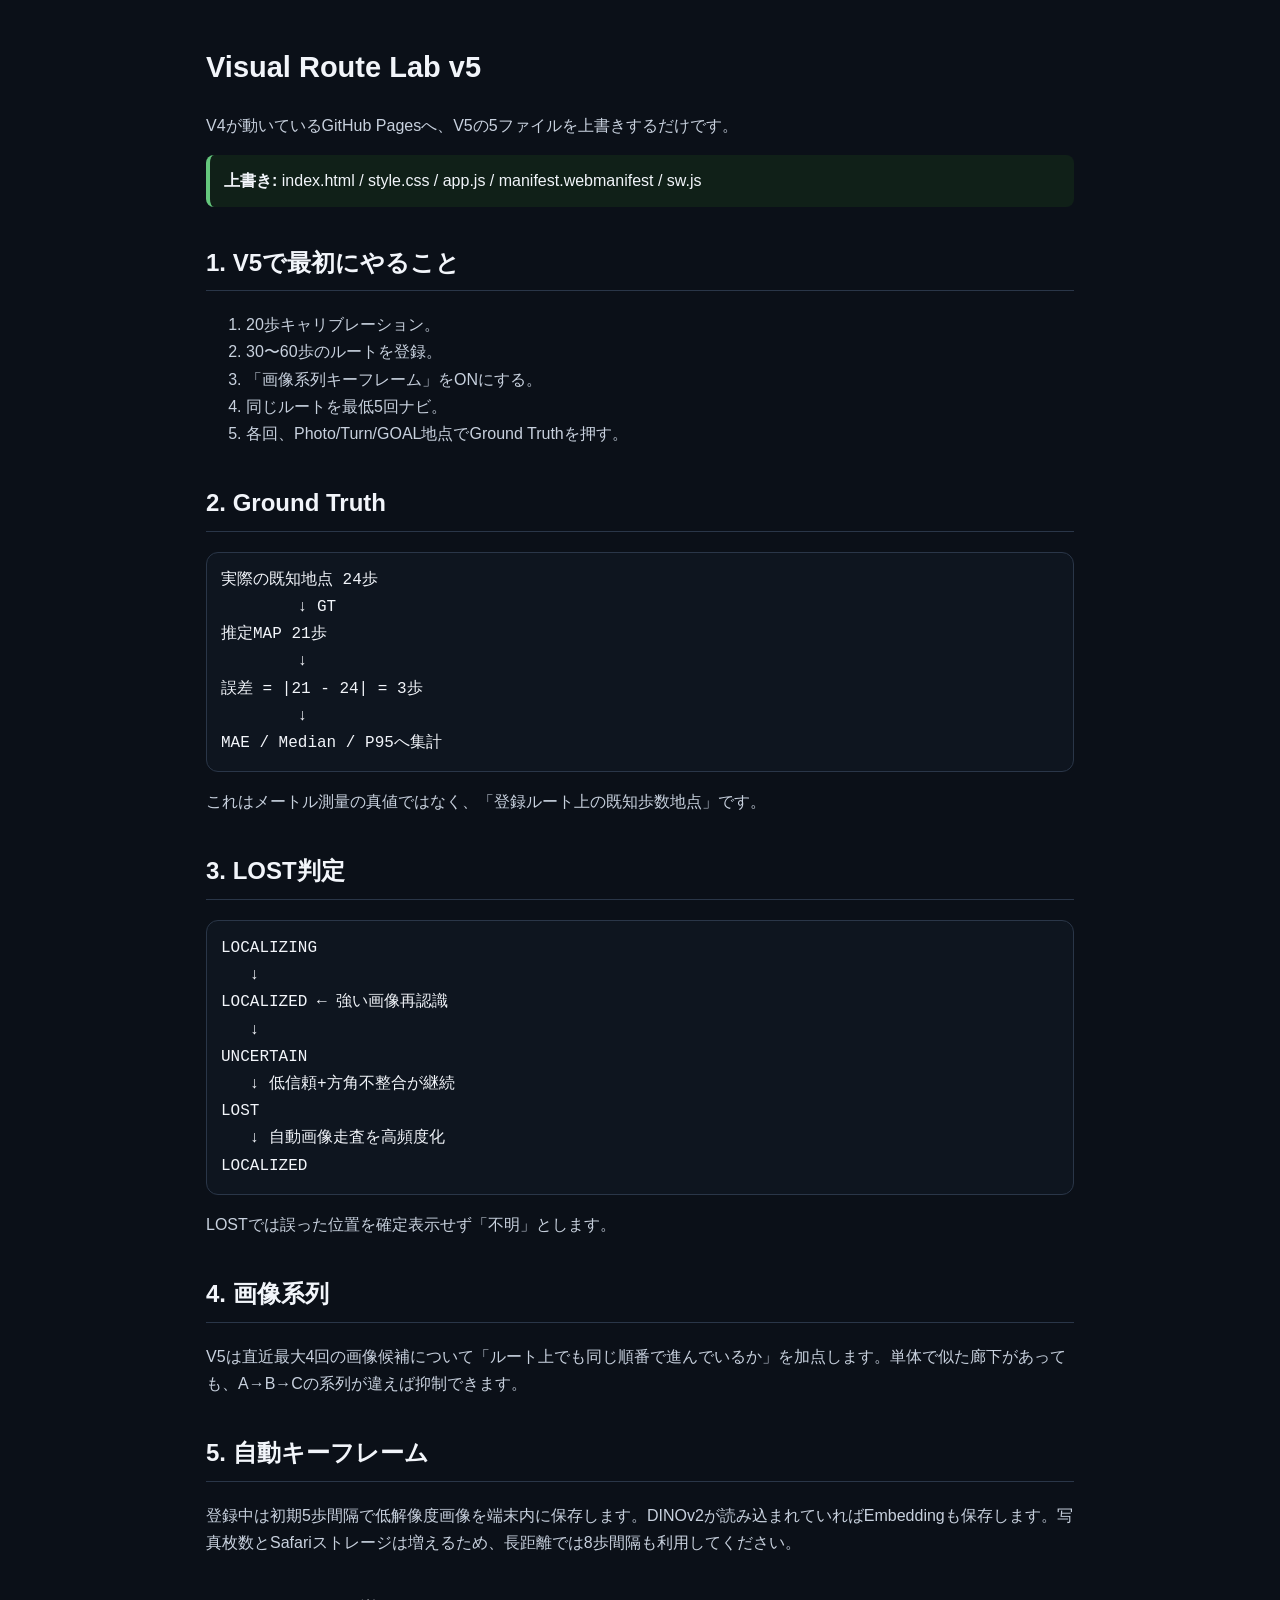
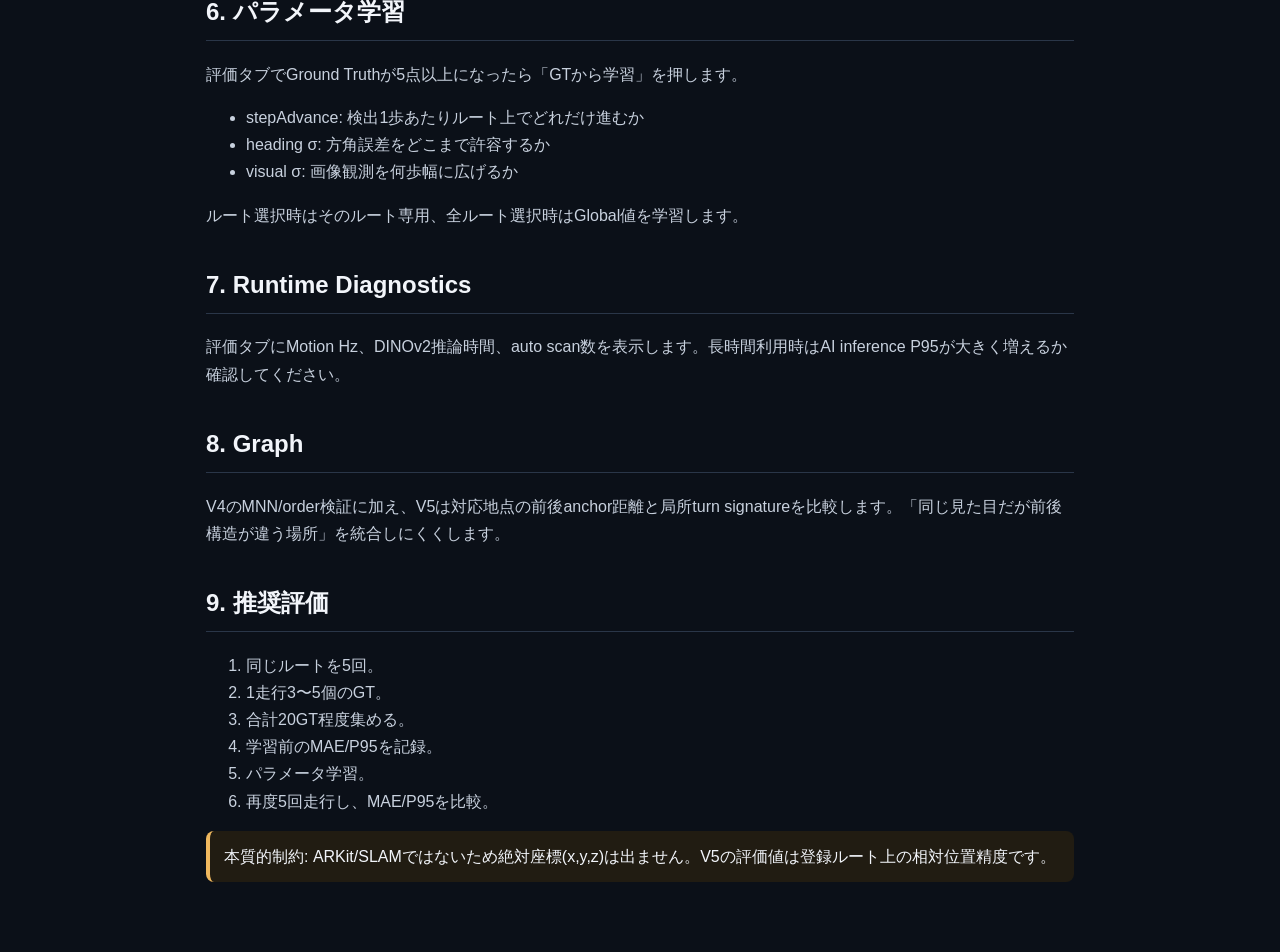
==== commit a726d4aa: "Add files via upload" ====
--- a/implementation-guide.html
+++ b/implementation-guide.html
@@ -1,18 +1,28 @@
-<!doctype html><html lang="ja"><head><meta charset="utf-8"><meta name="viewport" content="width=device-width,initial-scale=1"><title>Visual Route Lab v4 更新手順</title>
-<style>:root{color-scheme:dark;--bg:#0b1018;--p:#131b27;--l:#29364a;--t:#f3f6fb;--m:#9aa7b8;--a:#4d91ff}*{box-sizing:border-box}body{margin:0;background:var(--bg);color:var(--t);font-family:-apple-system,BlinkMacSystemFont,"Segoe UI","Hiragino Sans","Yu Gothic",sans-serif;line-height:1.7}main{max-width:880px;margin:auto;padding:22px 16px 70px}h2{margin-top:34px;border-bottom:1px solid var(--l);padding-bottom:7px}p,li{color:#cbd4e1}.card{background:var(--p);border:1px solid var(--l);border-radius:13px;padding:14px;margin:12px 0}.code{white-space:pre;overflow:auto;background:#080e16;border:1px solid var(--l);border-radius:10px;padding:12px;font-family:ui-monospace,monospace;color:#d7e2f2}.note{border-left:4px solid var(--a);background:#101b2b;padding:11px 13px;border-radius:8px}</style></head><body><main>
-<h1>Visual Route Lab v4 更新手順</h1><p>既にV3がGitHub Pagesで動いている場合、新規Repositoryは不要です。</p>
-<h2>1. 上書き</h2><div class="code">index.html
-style.css
-app.js
-manifest.webmanifest
-sw.js</div><p>ZIPの5ファイルを既存Repositoryのrootへ上書きしてCommitします。</p>
-<h2>2. 確認</h2><ol><li>GitHub Pages URLをSafariで開く。</li><li>ヘッダーが <strong>v4.0</strong> なら成功。</li><li>下部に「技術」タブが増えていることを確認。</li></ol>
-<h2>3. 推奨初期テスト</h2><ol><li>センサーを許可。</li><li>20歩キャリブレーション。</li><li>「技術」でrotationRateが利用可能か確認。</li><li>DINOv2-smallを読み込む。</li><li>30〜60歩のルートを登録し、START/曲がり角/GOALで写真を撮る。</li><li>ナビ開始。自動画像再ローカライズをONにする。</li></ol>
-<h2>4. Adaptive Step Detector</h2><p>手動設定したthresholdは基準値として残りますが、歩行中はrolling MAD・最近の歩行ピーク・cadenceから「適応しきい値」を更新します。</p><div class="note">固定thresholdを完全に捨てるのではなく、基準値をfloorとして使うため、環境ノイズが一時的に低い時に感度が上がりすぎることを防ぎます。</div>
-<h2>5. Gyro turn</h2><p>rotationRateのx/y/z角速度を、accelerationIncludingGravityで得る重力方向に射影し、world verticalまわりのyaw proxyを作ります。端末を平ら/立てた時の差を減らします。Compassはゆっくりdriftを戻す補助だけに使います。</p>
-<h2>6. DINOv2</h2><p>Transformers.jsのimage-feature-extractionとしてDINOv2-smallを使います。WebGPUが使える場合はWebGPU/fp16を先に試し、初期化に失敗した場合はWASM/q8へfallbackします。</p><div class="note">初回モデルロードにはネット接続が必要です。モデルを読み込まなくても軽量画像特徴でナビは動きます。</div>
-<h2>7. 自動画像再ローカライズ</h2><p>ナビ中、設定間隔ごとに低解像度フレームを比較します。強く一意な一致だけbeliefへ自動投入します。現在推定から大きく飛ぶ候補は、非常に強い一致でなければ保留します。</p>
-<h2>8. Graph誤結合防止</h2><p>V4は画像類似度だけではmergeしません。相互最近傍、best/second margin、ルート間のマッチ順序、同一routeが同じclusterへ2回入らないことを確認してからNode統合します。</p>
-<h2>9. 技術タブ</h2><p>アプリのRuntime、ブラウザAPI、自己位置推定、AI、Graph、Privacy、実機Capabilityをアプリ自身から確認できます。</p>
-<h2>10. 残る制約</h2><ul><li>絶対座標(x,y,z)は出ません。</li><li>DINOv2はVPR専用fine-tuneモデルではありません。</li><li>自動カメラ+AIは発熱/電池消費を増やします。</li><li>反復模様の長い廊下は依然として難所です。</li></ul>
+<!doctype html><html lang="ja"><head><meta charset="utf-8"><meta name="viewport" content="width=device-width,initial-scale=1"><title>Visual Route Lab v5 更新・評価手順</title><style>:root{color-scheme:dark;--bg:#0b1018;--panel:#131b27;--line:#2a3648;--text:#f2f5fa;--muted:#9ba8ba;--accent:#4d91ff;--good:#65c77d;--warn:#efb85e}*{box-sizing:border-box}body{margin:0;background:var(--bg);color:var(--text);font-family:-apple-system,BlinkMacSystemFont,"Segoe UI","Hiragino Sans","Yu Gothic",sans-serif;line-height:1.7}main{max-width:900px;margin:auto;padding:24px 16px 70px}h1{font-size:29px}h2{margin-top:36px;border-bottom:1px solid var(--line);padding-bottom:7px}p,li{color:#c8d1de}.note{border-left:4px solid var(--accent);background:#111b2a;border-radius:8px;padding:12px 14px}.good{border-left-color:var(--good);background:#102018}.warn{border-left-color:var(--warn);background:#211c12}code{background:#090e15;padding:2px 5px;border-radius:5px}.flow{overflow:auto;background:#0e151f;border:1px solid var(--line);border-radius:12px;padding:14px;white-space:pre;font-family:ui-monospace,SFMono-Regular,Menlo,monospace}</style></head><body><main>
+<h1>Visual Route Lab v5</h1><p>V4が動いているGitHub Pagesへ、V5の5ファイルを上書きするだけです。</p>
+<div class="note good"><strong>上書き:</strong> index.html / style.css / app.js / manifest.webmanifest / sw.js</div>
+<h2>1. V5で最初にやること</h2><ol><li>20歩キャリブレーション。</li><li>30〜60歩のルートを登録。</li><li>「画像系列キーフレーム」をONにする。</li><li>同じルートを最低5回ナビ。</li><li>各回、Photo/Turn/GOAL地点でGround Truthを押す。</li></ol>
+<h2>2. Ground Truth</h2><div class="flow">実際の既知地点 24歩
+        ↓ GT
+推定MAP 21歩
+        ↓
+誤差 = |21 - 24| = 3歩
+        ↓
+MAE / Median / P95へ集計</div><p>これはメートル測量の真値ではなく、「登録ルート上の既知歩数地点」です。</p>
+<h2>3. LOST判定</h2><div class="flow">LOCALIZING
+   ↓
+LOCALIZED ← 強い画像再認識
+   ↓
+UNCERTAIN
+   ↓ 低信頼+方角不整合が継続
+LOST
+   ↓ 自動画像走査を高頻度化
+LOCALIZED</div><p>LOSTでは誤った位置を確定表示せず「不明」とします。</p>
+<h2>4. 画像系列</h2><p>V5は直近最大4回の画像候補について「ルート上でも同じ順番で進んでいるか」を加点します。単体で似た廊下があっても、A→B→Cの系列が違えば抑制できます。</p>
+<h2>5. 自動キーフレーム</h2><p>登録中は初期5歩間隔で低解像度画像を端末内に保存します。DINOv2が読み込まれていればEmbeddingも保存します。写真枚数とSafariストレージは増えるため、長距離では8歩間隔も利用してください。</p>
+<h2>6. パラメータ学習</h2><p>評価タブでGround Truthが5点以上になったら「GTから学習」を押します。</p><ul><li>stepAdvance: 検出1歩あたりルート上でどれだけ進むか</li><li>heading σ: 方角誤差をどこまで許容するか</li><li>visual σ: 画像観測を何歩幅に広げるか</li></ul><p>ルート選択時はそのルート専用、全ルート選択時はGlobal値を学習します。</p>
+<h2>7. Runtime Diagnostics</h2><p>評価タブにMotion Hz、DINOv2推論時間、auto scan数を表示します。長時間利用時はAI inference P95が大きく増えるか確認してください。</p>
+<h2>8. Graph</h2><p>V4のMNN/order検証に加え、V5は対応地点の前後anchor距離と局所turn signatureを比較します。「同じ見た目だが前後構造が違う場所」を統合しにくくします。</p>
+<h2>9. 推奨評価</h2><ol><li>同じルートを5回。</li><li>1走行3〜5個のGT。</li><li>合計20GT程度集める。</li><li>学習前のMAE/P95を記録。</li><li>パラメータ学習。</li><li>再度5回走行し、MAE/P95を比較。</li></ol>
+<div class="note warn">本質的制約: ARKit/SLAMではないため絶対座標(x,y,z)は出ません。V5の評価値は登録ルート上の相対位置精度です。</div>
 </main></body></html>
